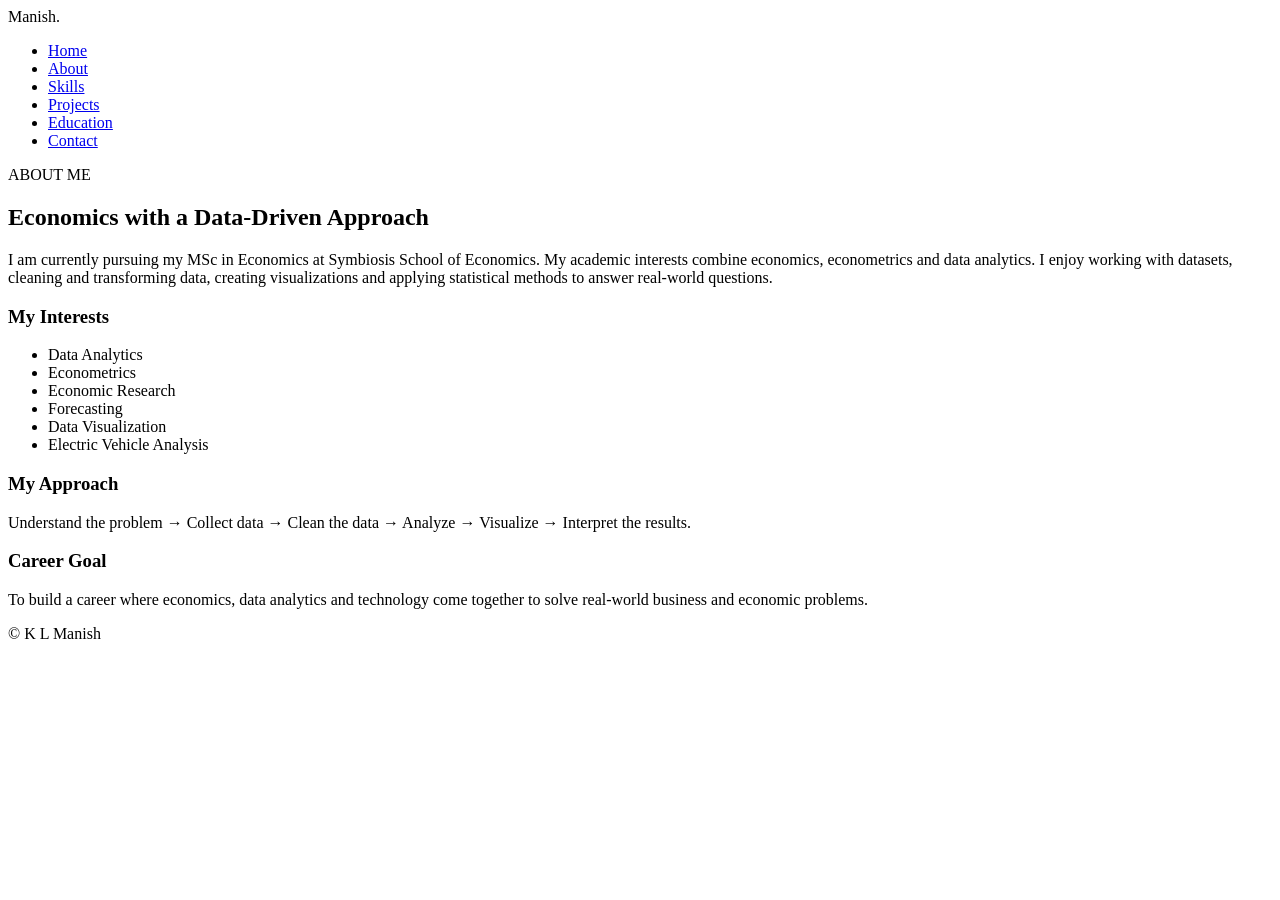
==== about.html @ 0ea90241 "Add files via upload" ====
<!DOCTYPE html>
<html lang="en">

<head>

    <meta charset="UTF-8">
    <meta name="viewport" content="width=device-width, initial-scale=1.0">

    <title>About | K L Manish</title>

    <link rel="stylesheet" href="css/style.css">

</head>

<body>

<header>

<nav class="navbar">

    <div class="logo">
        Manish<span>.</span>
    </div>

    <ul class="nav-links">

        <li><a href="index.html">Home</a></li>
        <li><a href="about.html">About</a></li>
        <li><a href="skills.html">Skills</a></li>
        <li><a href="projects.html">Projects</a></li>
        <li><a href="education.html">Education</a></li>
        <li><a href="contact.html">Contact</a></li>

    </ul>

</nav>

</header>


<section class="page-section">

<div class="container">

<p class="small-title">
ABOUT ME
</p>

<h1>
Economics with a <span>Data-Driven Approach</span>
</h1>

<p class="description">

I am currently pursuing my MSc in Economics at
Symbiosis School of Economics.

My academic interests combine economics, econometrics
and data analytics.

I enjoy working with datasets, cleaning and transforming
data, creating visualizations and applying statistical
methods to answer real-world questions.

</p>


<div class="cards">

<div class="card">

<h3>My Interests</h3>

<ul class="list">

<li>Data Analytics</li>
<li>Econometrics</li>
<li>Economic Research</li>
<li>Forecasting</li>
<li>Data Visualization</li>
<li>Electric Vehicle Analysis</li>

</ul>

</div>


<div class="card">

<h3>My Approach</h3>

<p>

Understand the problem → Collect data →
Clean the data → Analyze → Visualize →
Interpret the results.

</p>

</div>


<div class="card">

<h3>Career Goal</h3>

<p>

To build a career where economics, data analytics
and technology come together to solve real-world
business and economic problems.

</p>

</div>

</div>

</div>

</section>


<footer>

<p>
© <span id="year"></span> K L Manish
</p>

</footer>

<script src="js/script.js"></script>

</body>
</html>
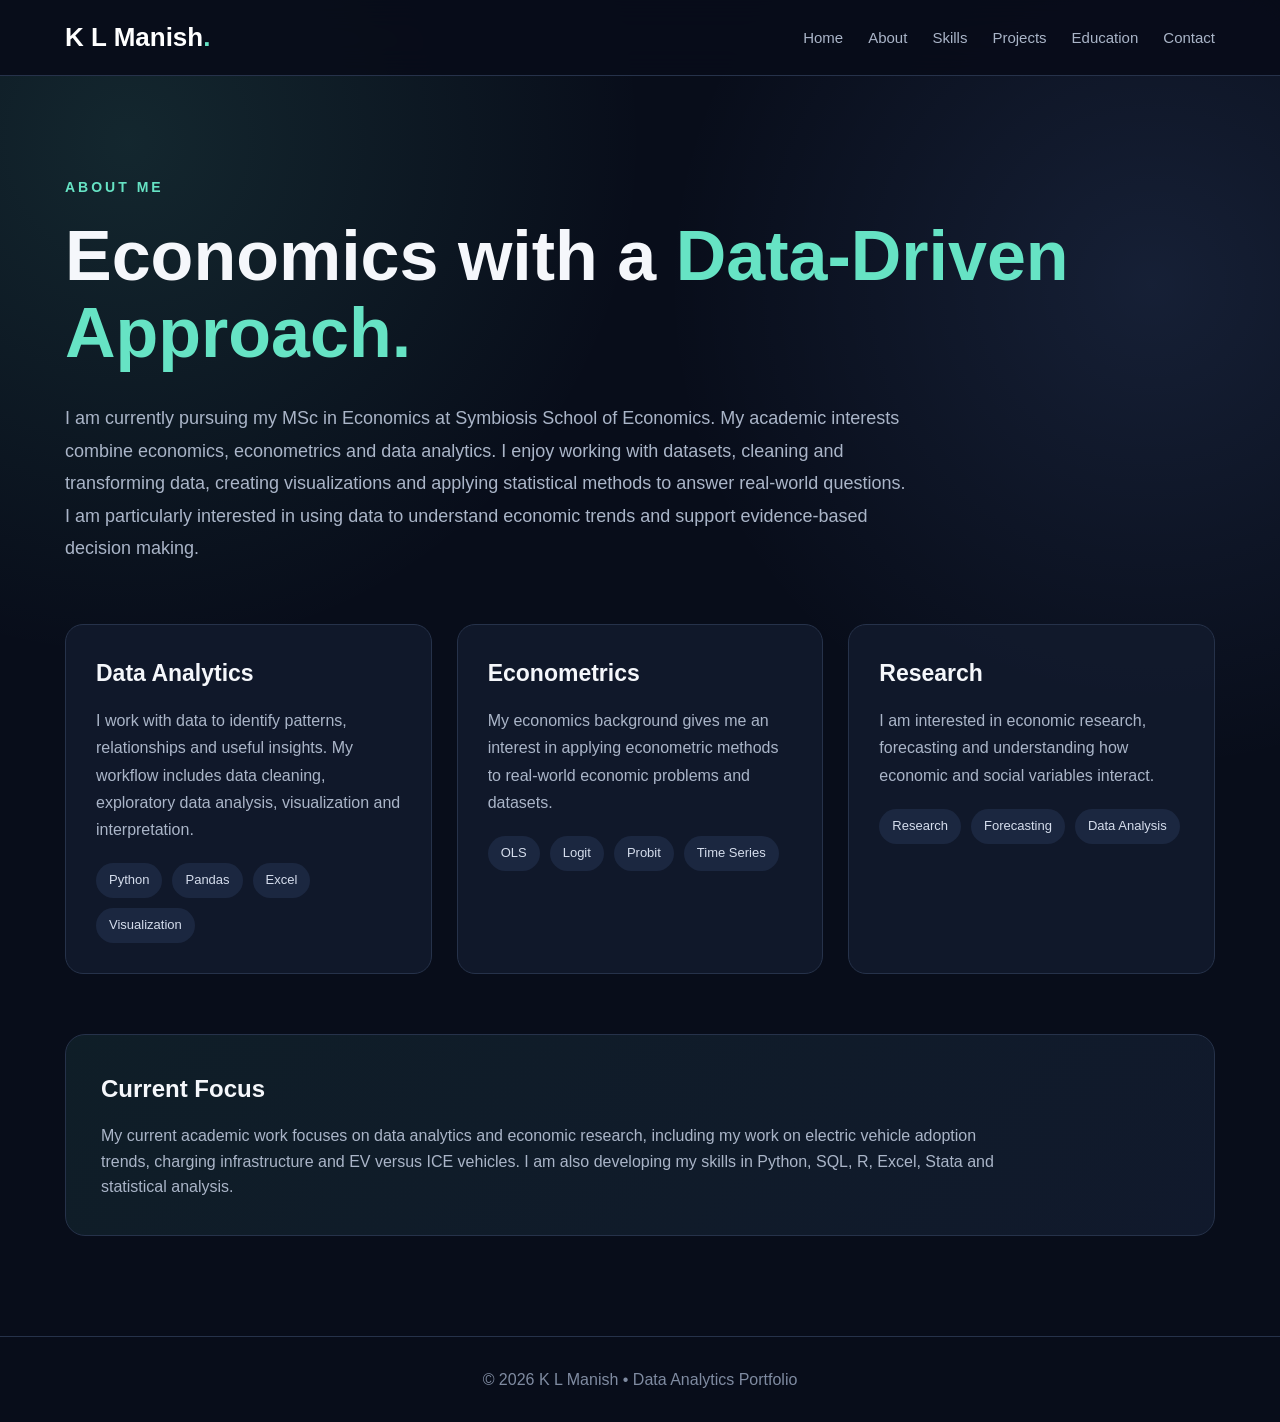
==== commit 908cccd0: "Update about.html" ====
--- a/about.html
+++ b/about.html
@@ -3,133 +3,617 @@
 
 <head>
 
-    <meta charset="UTF-8">
-    <meta name="viewport" content="width=device-width, initial-scale=1.0">
-
-    <title>About | K L Manish</title>
-
-    <link rel="stylesheet" href="css/style.css">
+<meta charset="UTF-8">
+
+<meta name="viewport"
+content="width=device-width, initial-scale=1.0">
+
+<title>About | K L Manish</title>
+
+
+<style>
+
+/* =========================
+   BASIC SETTINGS
+========================= */
+
+* {
+    margin: 0;
+    padding: 0;
+    box-sizing: border-box;
+}
+
+html {
+    scroll-behavior: smooth;
+}
+
+body {
+
+    font-family: Arial, Helvetica, sans-serif;
+
+    background:
+        radial-gradient(
+            circle at 10% 10%,
+            rgba(102, 227, 196, 0.12),
+            transparent 30%
+        ),
+        radial-gradient(
+            circle at 90% 20%,
+            rgba(122, 167, 255, 0.12),
+            transparent 30%
+        ),
+        #080d1a;
+
+    color: #f5f7fb;
+
+    line-height: 1.6;
+}
+
+
+/* =========================
+   NAVBAR
+========================= */
+
+header {
+
+    position: sticky;
+
+    top: 0;
+
+    z-index: 1000;
+
+    background: rgba(8, 13, 26, 0.92);
+
+    backdrop-filter: blur(15px);
+
+    border-bottom: 1px solid #26324a;
+}
+
+
+.navbar {
+
+    width: 90%;
+
+    max-width: 1150px;
+
+    height: 75px;
+
+    margin: auto;
+
+    display: flex;
+
+    align-items: center;
+
+    justify-content: space-between;
+}
+
+
+.logo {
+
+    font-size: 26px;
+
+    font-weight: 800;
+
+    color: white;
+}
+
+
+.logo span {
+
+    color: #66e3c4;
+}
+
+
+.nav-links {
+
+    display: flex;
+
+    gap: 25px;
+
+    list-style: none;
+}
+
+
+.nav-links a {
+
+    color: #aab5c8;
+
+    text-decoration: none;
+
+    font-size: 15px;
+
+    transition: 0.3s;
+}
+
+
+.nav-links a:hover {
+
+    color: #66e3c4;
+}
+
+
+/* =========================
+   PAGE
+========================= */
+
+.container {
+
+    width: 90%;
+
+    max-width: 1150px;
+
+    margin: auto;
+}
+
+
+.page {
+
+    padding: 100px 0;
+}
+
+
+.small-title {
+
+    color: #66e3c4;
+
+    font-size: 14px;
+
+    font-weight: bold;
+
+    letter-spacing: 3px;
+
+    margin-bottom: 20px;
+}
+
+
+h1 {
+
+    font-size: clamp(45px, 6vw, 70px);
+
+    line-height: 1.1;
+
+    margin-bottom: 30px;
+}
+
+
+h1 span {
+
+    color: #66e3c4;
+}
+
+
+.intro {
+
+    max-width: 850px;
+
+    color: #aab5c8;
+
+    font-size: 18px;
+
+    line-height: 1.8;
+
+    margin-bottom: 60px;
+}
+
+
+/* =========================
+   CARDS
+========================= */
+
+.cards {
+
+    display: grid;
+
+    grid-template-columns:
+        repeat(3, 1fr);
+
+    gap: 25px;
+}
+
+
+.card {
+
+    background:
+        rgba(18, 26, 45, 0.85);
+
+    border: 1px solid #26324a;
+
+    border-radius: 18px;
+
+    padding: 30px;
+
+    transition: 0.3s;
+}
+
+
+.card:hover {
+
+    transform: translateY(-7px);
+
+    border-color: #66e3c4;
+
+    box-shadow:
+        0 15px 40px
+        rgba(0,0,0,0.25);
+}
+
+
+.card h2 {
+
+    font-size: 23px;
+
+    margin-bottom: 15px;
+}
+
+
+.card p {
+
+    color: #aab5c8;
+
+    line-height: 1.7;
+}
+
+
+/* =========================
+   TAGS
+========================= */
+
+.tags {
+
+    display: flex;
+
+    flex-wrap: wrap;
+
+    gap: 10px;
+
+    margin-top: 20px;
+}
+
+
+.tags span {
+
+    padding: 7px 13px;
+
+    border-radius: 20px;
+
+    background: #1b2740;
+
+    color: #d5ddec;
+
+    font-size: 13px;
+}
+
+
+/* =========================
+   HIGHLIGHT
+========================= */
+
+.highlight {
+
+    margin-top: 60px;
+
+    padding: 35px;
+
+    border-radius: 20px;
+
+    border: 1px solid #26324a;
+
+    background:
+        linear-gradient(
+            135deg,
+            rgba(102,227,196,0.08),
+            rgba(122,167,255,0.08)
+        );
+}
+
+
+.highlight h2 {
+
+    margin-bottom: 15px;
+}
+
+
+.highlight p {
+
+    color: #aab5c8;
+
+    max-width: 900px;
+}
+
+
+/* =========================
+   FOOTER
+========================= */
+
+footer {
+
+    border-top: 1px solid #26324a;
+
+    padding: 30px;
+
+    text-align: center;
+
+    color: #7f8ba1;
+}
+
+
+/* =========================
+   MOBILE
+========================= */
+
+@media(max-width: 800px) {
+
+    .nav-links {
+
+        display: none;
+    }
+
+    .cards {
+
+        grid-template-columns: 1fr;
+    }
+
+    .page {
+
+        padding: 70px 0;
+    }
+
+    h1 {
+
+        font-size: 45px;
+    }
+
+}
+
+</style>
 
 </head>
 
+
 <body>
 
+
+<!-- =========================
+     NAVIGATION
+========================= -->
+
 <header>
 
 <nav class="navbar">
 
-    <div class="logo">
-        Manish<span>.</span>
-    </div>
-
-    <ul class="nav-links">
-
-        <li><a href="index.html">Home</a></li>
-        <li><a href="about.html">About</a></li>
-        <li><a href="skills.html">Skills</a></li>
-        <li><a href="projects.html">Projects</a></li>
-        <li><a href="education.html">Education</a></li>
-        <li><a href="contact.html">Contact</a></li>
-
-    </ul>
+
+<div class="logo">
+
+K L Manish<span>.</span>
+
+</div>
+
+
+<ul class="nav-links">
+
+<li>
+<a href="index.html">Home</a>
+</li>
+
+<li>
+<a href="about.html">About</a>
+</li>
+
+<li>
+<a href="skills.html">Skills</a>
+</li>
+
+<li>
+<a href="projects.html">Projects</a>
+</li>
+
+<li>
+<a href="education.html">Education</a>
+</li>
+
+<li>
+<a href="contact.html">Contact</a>
+</li>
+
+</ul>
 
 </nav>
 
 </header>
 
 
-<section class="page-section">
+
+<!-- =========================
+     ABOUT SECTION
+========================= -->
+
+<section class="page">
 
 <div class="container">
 
+
 <p class="small-title">
+
 ABOUT ME
+
 </p>
 
+
 <h1>
-Economics with a <span>Data-Driven Approach</span>
+
+Economics with a
+<span>Data-Driven Approach.</span>
+
 </h1>
 
-<p class="description">
+
+<p class="intro">
 
 I am currently pursuing my MSc in Economics at
 Symbiosis School of Economics.
 
-My academic interests combine economics, econometrics
-and data analytics.
-
-I enjoy working with datasets, cleaning and transforming
-data, creating visualizations and applying statistical
-methods to answer real-world questions.
+My academic interests combine economics,
+econometrics and data analytics.
+
+I enjoy working with datasets, cleaning and
+transforming data, creating visualizations and
+applying statistical methods to answer
+real-world questions.
+
+I am particularly interested in using data
+to understand economic trends and support
+evidence-based decision making.
 
 </p>
 
 
+
+<!-- CARDS -->
+
 <div class="cards">
 
+
 <div class="card">
 
-<h3>My Interests</h3>
-
-<ul class="list">
-
-<li>Data Analytics</li>
-<li>Econometrics</li>
-<li>Economic Research</li>
-<li>Forecasting</li>
-<li>Data Visualization</li>
-<li>Electric Vehicle Analysis</li>
-
-</ul>
-
-</div>
+<h2>
+
+Data Analytics
+
+</h2>
+
+<p>
+
+I work with data to identify patterns,
+relationships and useful insights.
+
+My workflow includes data cleaning,
+exploratory data analysis, visualization
+and interpretation.
+
+</p>
+
+
+<div class="tags">
+
+<span>Python</span>
+
+<span>Pandas</span>
+
+<span>Excel</span>
+
+<span>Visualization</span>
+
+</div>
+
+</div>
+
 
 
 <div class="card">
 
-<h3>My Approach</h3>
+<h2>
+
+Econometrics
+
+</h2>
 
 <p>
 
-Understand the problem → Collect data →
-Clean the data → Analyze → Visualize →
-Interpret the results.
+My economics background gives me an interest
+in applying econometric methods to real-world
+economic problems and datasets.
 
 </p>
 
-</div>
+
+<div class="tags">
+
+<span>OLS</span>
+
+<span>Logit</span>
+
+<span>Probit</span>
+
+<span>Time Series</span>
+
+</div>
+
+</div>
+
 
 
 <div class="card">
 
-<h3>Career Goal</h3>
+<h2>
+
+Research
+
+</h2>
 
 <p>
 
-To build a career where economics, data analytics
-and technology come together to solve real-world
-business and economic problems.
+I am interested in economic research,
+forecasting and understanding how economic
+and social variables interact.
 
 </p>
 
-</div>
-
-</div>
+
+<div class="tags">
+
+<span>Research</span>
+
+<span>Forecasting</span>
+
+<span>Data Analysis</span>
+
+</div>
+
+</div>
+
+
+</div>
+
+
+
+<!-- CURRENT FOCUS -->
+
+<div class="highlight">
+
+<h2>
+
+Current Focus
+
+</h2>
+
+<p>
+
+My current academic work focuses on data analytics
+and economic research, including my work on
+electric vehicle adoption trends, charging
+infrastructure and EV versus ICE vehicles.
+
+I am also developing my skills in Python, SQL,
+R, Excel, Stata and statistical analysis.
+
+</p>
+
+</div>
+
 
 </div>
 
 </section>
 
 
+
 <footer>
 
-<p>
-© <span id="year"></span> K L Manish
-</p>
+© 2026 K L Manish • Data Analytics Portfolio
 
 </footer>
 
-<script src="js/script.js"></script>
 
 </body>
-</html>+
+</html>
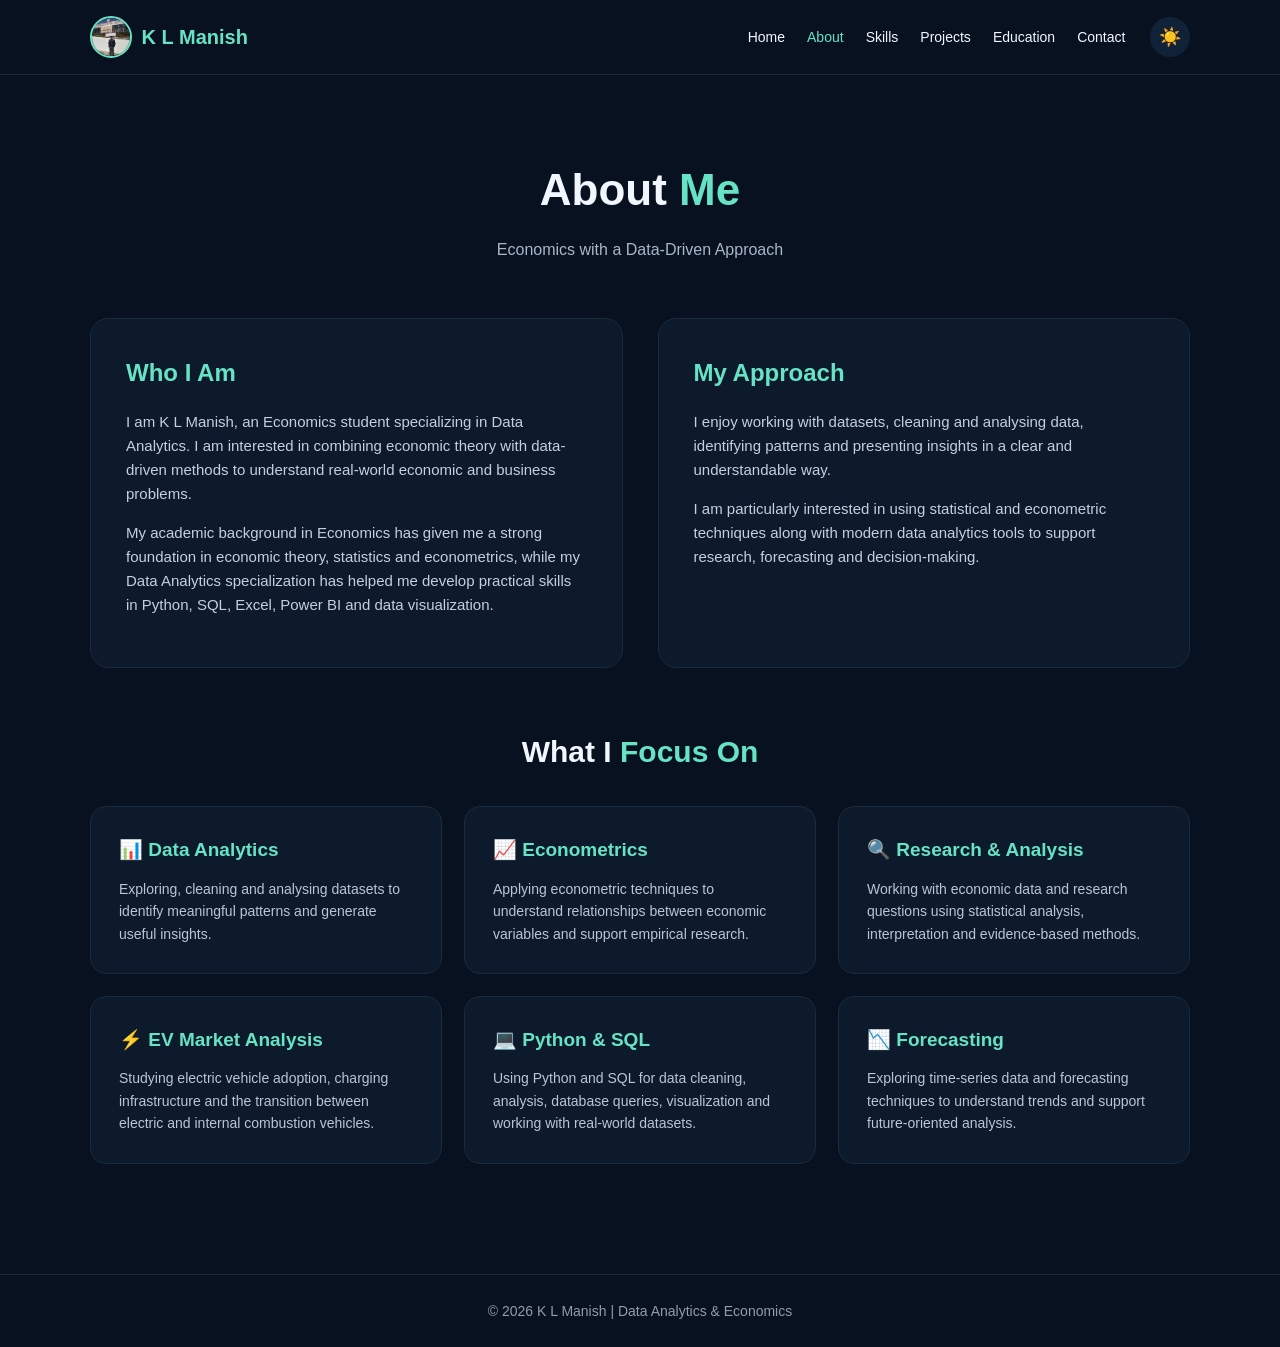
==== commit 7210e5be: "Update about.html" ====
--- a/about.html
+++ b/about.html
@@ -1,619 +1,520 @@
 <!DOCTYPE html>
 <html lang="en">
-
 <head>
-
-<meta charset="UTF-8">
-
-<meta name="viewport"
-content="width=device-width, initial-scale=1.0">
-
-<title>About | K L Manish</title>
-
-
-<style>
-
-/* =========================
-   BASIC SETTINGS
-========================= */
-
-* {
-    margin: 0;
-    padding: 0;
-    box-sizing: border-box;
-}
-
-html {
-    scroll-behavior: smooth;
-}
-
-body {
-
-    font-family: Arial, Helvetica, sans-serif;
-
-    background:
-        radial-gradient(
-            circle at 10% 10%,
-            rgba(102, 227, 196, 0.12),
-            transparent 30%
-        ),
-        radial-gradient(
-            circle at 90% 20%,
-            rgba(122, 167, 255, 0.12),
-            transparent 30%
-        ),
-        #080d1a;
-
-    color: #f5f7fb;
-
-    line-height: 1.6;
-}
-
-
-/* =========================
-   NAVBAR
-========================= */
-
-header {
-
-    position: sticky;
-
-    top: 0;
-
-    z-index: 1000;
-
-    background: rgba(8, 13, 26, 0.92);
-
-    backdrop-filter: blur(15px);
-
-    border-bottom: 1px solid #26324a;
-}
-
-
-.navbar {
-
-    width: 90%;
-
-    max-width: 1150px;
-
-    height: 75px;
-
-    margin: auto;
-
-    display: flex;
-
-    align-items: center;
-
-    justify-content: space-between;
-}
-
-
-.logo {
-
-    font-size: 26px;
-
-    font-weight: 800;
-
-    color: white;
-}
-
-
-.logo span {
-
-    color: #66e3c4;
-}
-
-
-.nav-links {
-
-    display: flex;
-
-    gap: 25px;
-
-    list-style: none;
-}
-
-
-.nav-links a {
-
-    color: #aab5c8;
-
-    text-decoration: none;
-
-    font-size: 15px;
-
-    transition: 0.3s;
-}
-
-
-.nav-links a:hover {
-
-    color: #66e3c4;
-}
-
-
-/* =========================
-   PAGE
-========================= */
-
-.container {
-
-    width: 90%;
-
-    max-width: 1150px;
-
-    margin: auto;
-}
-
-
-.page {
-
-    padding: 100px 0;
-}
-
-
-.small-title {
-
-    color: #66e3c4;
-
-    font-size: 14px;
-
-    font-weight: bold;
-
-    letter-spacing: 3px;
-
-    margin-bottom: 20px;
-}
-
-
-h1 {
-
-    font-size: clamp(45px, 6vw, 70px);
-
-    line-height: 1.1;
-
-    margin-bottom: 30px;
-}
-
-
-h1 span {
-
-    color: #66e3c4;
-}
-
-
-.intro {
-
-    max-width: 850px;
-
-    color: #aab5c8;
-
-    font-size: 18px;
-
-    line-height: 1.8;
-
-    margin-bottom: 60px;
-}
-
-
-/* =========================
-   CARDS
-========================= */
-
-.cards {
-
-    display: grid;
-
-    grid-template-columns:
-        repeat(3, 1fr);
-
-    gap: 25px;
-}
-
-
-.card {
-
-    background:
-        rgba(18, 26, 45, 0.85);
-
-    border: 1px solid #26324a;
-
-    border-radius: 18px;
-
-    padding: 30px;
-
-    transition: 0.3s;
-}
-
-
-.card:hover {
-
-    transform: translateY(-7px);
-
-    border-color: #66e3c4;
-
-    box-shadow:
-        0 15px 40px
-        rgba(0,0,0,0.25);
-}
-
-
-.card h2 {
-
-    font-size: 23px;
-
-    margin-bottom: 15px;
-}
-
-
-.card p {
-
-    color: #aab5c8;
-
-    line-height: 1.7;
-}
-
-
-/* =========================
-   TAGS
-========================= */
-
-.tags {
-
-    display: flex;
-
-    flex-wrap: wrap;
-
-    gap: 10px;
-
-    margin-top: 20px;
-}
-
-
-.tags span {
-
-    padding: 7px 13px;
-
-    border-radius: 20px;
-
-    background: #1b2740;
-
-    color: #d5ddec;
-
-    font-size: 13px;
-}
-
-
-/* =========================
-   HIGHLIGHT
-========================= */
-
-.highlight {
-
-    margin-top: 60px;
-
-    padding: 35px;
-
-    border-radius: 20px;
-
-    border: 1px solid #26324a;
-
-    background:
-        linear-gradient(
-            135deg,
-            rgba(102,227,196,0.08),
-            rgba(122,167,255,0.08)
-        );
-}
-
-
-.highlight h2 {
-
-    margin-bottom: 15px;
-}
-
-
-.highlight p {
-
-    color: #aab5c8;
-
-    max-width: 900px;
-}
-
-
-/* =========================
-   FOOTER
-========================= */
-
-footer {
-
-    border-top: 1px solid #26324a;
-
-    padding: 30px;
-
-    text-align: center;
-
-    color: #7f8ba1;
-}
-
-
-/* =========================
-   MOBILE
-========================= */
-
-@media(max-width: 800px) {
+  <meta charset="UTF-8">
+  <meta name="viewport" content="width=device-width, initial-scale=1.0">
+
+  <title>About | K L Manish</title>
+
+  <style>
+    * {
+      margin: 0;
+      padding: 0;
+      box-sizing: border-box;
+      font-family: Arial, Helvetica, sans-serif;
+    }
+
+    body {
+      background: #07111f;
+      color: #f2f7ff;
+      line-height: 1.6;
+      transition: 0.3s ease;
+    }
+
+    /* NAVBAR */
+    nav {
+      width: 100%;
+      padding: 16px 7%;
+      display: flex;
+      justify-content: space-between;
+      align-items: center;
+      background: #07111f;
+      border-bottom: 1px solid #1b2a3d;
+      position: sticky;
+      top: 0;
+      z-index: 1000;
+      transition: 0.3s ease;
+    }
+
+    .logo {
+      display: flex;
+      align-items: center;
+      gap: 10px;
+      font-size: 20px;
+      font-weight: bold;
+      color: #66e3c4;
+    }
+
+    .logo img {
+      width: 42px;
+      height: 42px;
+      border-radius: 50%;
+      object-fit: cover;
+      border: 2px solid #66e3c4;
+    }
+
+    .nav-right {
+      display: flex;
+      align-items: center;
+      gap: 25px;
+    }
 
     .nav-links {
-
+      display: flex;
+      gap: 22px;
+      align-items: center;
+    }
+
+    .nav-links a {
+      text-decoration: none;
+      color: #f2f7ff;
+      font-size: 14px;
+      transition: 0.3s;
+    }
+
+    .nav-links a:hover {
+      color: #66e3c4;
+    }
+
+    .nav-links .active {
+      color: #66e3c4;
+    }
+
+    /* THEME BUTTON */
+    #themeToggle {
+      border: none;
+      background: #102238;
+      color: #ffffff;
+      width: 40px;
+      height: 40px;
+      border-radius: 50%;
+      cursor: pointer;
+      font-size: 18px;
+      transition: 0.3s;
+    }
+
+    #themeToggle:hover {
+      transform: scale(1.08);
+    }
+
+    /* MAIN */
+    .container {
+      width: 86%;
+      max-width: 1100px;
+      margin: auto;
+      padding: 80px 0;
+    }
+
+    .page-title {
+      text-align: center;
+      margin-bottom: 55px;
+    }
+
+    .page-title h1 {
+      font-size: 44px;
+      margin-bottom: 12px;
+    }
+
+    .page-title span {
+      color: #66e3c4;
+    }
+
+    .page-title p {
+      color: #a9b7c8;
+      font-size: 16px;
+    }
+
+    /* ABOUT */
+    .about-section {
+      display: grid;
+      grid-template-columns: 1fr 1fr;
+      gap: 35px;
+      margin-bottom: 60px;
+    }
+
+    .about-card {
+      background: #0c1a2b;
+      padding: 35px;
+      border-radius: 18px;
+      border: 1px solid #1b2a3d;
+      transition: 0.3s ease;
+    }
+
+    .about-card:hover {
+      transform: translateY(-5px);
+      border-color: #66e3c4;
+    }
+
+    .about-card h2 {
+      color: #66e3c4;
+      margin-bottom: 18px;
+      font-size: 24px;
+    }
+
+    .about-card p {
+      color: #c5d0dc;
+      font-size: 15px;
+      margin-bottom: 15px;
+    }
+
+    /* FOCUS */
+    .focus-section {
+      margin-top: 20px;
+    }
+
+    .focus-section h2 {
+      text-align: center;
+      font-size: 30px;
+      margin-bottom: 30px;
+    }
+
+    .focus-grid {
+      display: grid;
+      grid-template-columns: repeat(3, 1fr);
+      gap: 22px;
+    }
+
+    .focus-card {
+      background: #0c1a2b;
+      padding: 28px;
+      border-radius: 16px;
+      border: 1px solid #1b2a3d;
+      transition: 0.3s ease;
+    }
+
+    .focus-card:hover {
+      transform: translateY(-5px);
+      border-color: #66e3c4;
+    }
+
+    .focus-card h3 {
+      color: #66e3c4;
+      margin-bottom: 12px;
+      font-size: 19px;
+    }
+
+    .focus-card p {
+      color: #b9c6d5;
+      font-size: 14px;
+    }
+
+    /* FOOTER */
+    footer {
+      text-align: center;
+      padding: 25px;
+      margin-top: 30px;
+      border-top: 1px solid #1b2a3d;
+      color: #8f9dad;
+      font-size: 14px;
+    }
+
+    /* LIGHT MODE */
+    body.light-mode {
+      background: #f4f7fb;
+      color: #172033;
+    }
+
+    body.light-mode nav {
+      background: #ffffff;
+      border-bottom: 1px solid #dfe5ec;
+    }
+
+    body.light-mode .nav-links a {
+      color: #172033;
+    }
+
+    body.light-mode .nav-links a:hover,
+    body.light-mode .nav-links .active {
+      color: #159f82;
+    }
+
+    body.light-mode .logo {
+      color: #159f82;
+    }
+
+    body.light-mode .logo img {
+      border-color: #159f82;
+    }
+
+    body.light-mode #themeToggle {
+      background: #e7edf3;
+      color: #172033;
+    }
+
+    body.light-mode .page-title p {
+      color: #657083;
+    }
+
+    body.light-mode .about-card,
+    body.light-mode .focus-card {
+      background: #ffffff;
+      border-color: #dfe5ec;
+    }
+
+    body.light-mode .about-card:hover,
+    body.light-mode .focus-card:hover {
+      border-color: #159f82;
+    }
+
+    body.light-mode .about-card h2,
+    body.light-mode .focus-card h3 {
+      color: #159f82;
+    }
+
+    body.light-mode .about-card p,
+    body.light-mode .focus-card p {
+      color: #536174;
+    }
+
+    body.light-mode footer {
+      border-color: #dfe5ec;
+      color: #657083;
+    }
+
+    /* MOBILE */
+    @media (max-width: 800px) {
+
+      nav {
+        padding: 14px 5%;
+      }
+
+      .nav-right {
+        gap: 12px;
+      }
+
+      .nav-links {
+        gap: 10px;
+      }
+
+      .nav-links a {
+        font-size: 12px;
+      }
+
+      .logo span {
         display: none;
-    }
-
-    .cards {
-
+      }
+
+      .logo img {
+        width: 38px;
+        height: 38px;
+      }
+
+      .container {
+        width: 90%;
+        padding: 55px 0;
+      }
+
+      .page-title h1 {
+        font-size: 34px;
+      }
+
+      .about-section {
         grid-template-columns: 1fr;
-    }
-
-    .page {
-
-        padding: 70px 0;
-    }
-
-    h1 {
-
-        font-size: 45px;
-    }
-
-}
-
-</style>
-
+      }
+
+      .focus-grid {
+        grid-template-columns: 1fr;
+      }
+    }
+  </style>
 </head>
 
-
 <body>
 
-
-<!-- =========================
-     NAVIGATION
-========================= -->
-
-<header>
-
-<nav class="navbar">
-
-
-<div class="logo">
-
-K L Manish<span>.</span>
-
-</div>
-
-
-<ul class="nav-links">
-
-<li>
-<a href="index.html">Home</a>
-</li>
-
-<li>
-<a href="about.html">About</a>
-</li>
-
-<li>
-<a href="skills.html">Skills</a>
-</li>
-
-<li>
-<a href="projects.html">Projects</a>
-</li>
-
-<li>
-<a href="education.html">Education</a>
-</li>
-
-<li>
-<a href="contact.html">Contact</a>
-</li>
-
-</ul>
-
-</nav>
-
-</header>
-
-
-
-<!-- =========================
-     ABOUT SECTION
-========================= -->
-
-<section class="page">
-
-<div class="container">
-
-
-<p class="small-title">
-
-ABOUT ME
-
-</p>
-
-
-<h1>
-
-Economics with a
-<span>Data-Driven Approach.</span>
-
-</h1>
-
-
-<p class="intro">
-
-I am currently pursuing my MSc in Economics at
-Symbiosis School of Economics.
-
-My academic interests combine economics,
-econometrics and data analytics.
-
-I enjoy working with datasets, cleaning and
-transforming data, creating visualizations and
-applying statistical methods to answer
-real-world questions.
-
-I am particularly interested in using data
-to understand economic trends and support
-evidence-based decision making.
-
-</p>
-
-
-
-<!-- CARDS -->
-
-<div class="cards">
-
-
-<div class="card">
-
-<h2>
-
-Data Analytics
-
-</h2>
-
-<p>
-
-I work with data to identify patterns,
-relationships and useful insights.
-
-My workflow includes data cleaning,
-exploratory data analysis, visualization
-and interpretation.
-
-</p>
-
-
-<div class="tags">
-
-<span>Python</span>
-
-<span>Pandas</span>
-
-<span>Excel</span>
-
-<span>Visualization</span>
-
-</div>
-
-</div>
-
-
-
-<div class="card">
-
-<h2>
-
-Econometrics
-
-</h2>
-
-<p>
-
-My economics background gives me an interest
-in applying econometric methods to real-world
-economic problems and datasets.
-
-</p>
-
-
-<div class="tags">
-
-<span>OLS</span>
-
-<span>Logit</span>
-
-<span>Probit</span>
-
-<span>Time Series</span>
-
-</div>
-
-</div>
-
-
-
-<div class="card">
-
-<h2>
-
-Research
-
-</h2>
-
-<p>
-
-I am interested in economic research,
-forecasting and understanding how economic
-and social variables interact.
-
-</p>
-
-
-<div class="tags">
-
-<span>Research</span>
-
-<span>Forecasting</span>
-
-<span>Data Analysis</span>
-
-</div>
-
-</div>
-
-
-</div>
-
-
-
-<!-- CURRENT FOCUS -->
-
-<div class="highlight">
-
-<h2>
-
-Current Focus
-
-</h2>
-
-<p>
-
-My current academic work focuses on data analytics
-and economic research, including my work on
-electric vehicle adoption trends, charging
-infrastructure and EV versus ICE vehicles.
-
-I am also developing my skills in Python, SQL,
-R, Excel, Stata and statistical analysis.
-
-</p>
-
-</div>
-
-
-</div>
-
-</section>
-
-
-
-<footer>
-
-© 2026 K L Manish • Data Analytics Portfolio
-
-</footer>
-
+  <!-- NAVBAR -->
+  <nav>
+
+    <div class="logo">
+      <img src="assets/profile.jpg" alt="K L Manish">
+      <span>K L Manish</span>
+    </div>
+
+    <div class="nav-right">
+
+      <div class="nav-links">
+        <a href="index.html">Home</a>
+        <a href="about.html" class="active">About</a>
+        <a href="skills.html">Skills</a>
+        <a href="projects.html">Projects</a>
+        <a href="education.html">Education</a>
+        <a href="contact.html">Contact</a>
+      </div>
+
+      <button id="themeToggle" onclick="toggleTheme()">☀️</button>
+
+    </div>
+
+  </nav>
+
+
+  <!-- MAIN CONTENT -->
+  <main class="container">
+
+    <div class="page-title">
+      <h1>About <span>Me</span></h1>
+      <p>Economics with a Data-Driven Approach</p>
+    </div>
+
+
+    <!-- ABOUT CARDS -->
+    <section class="about-section">
+
+      <div class="about-card">
+        <h2>Who I Am</h2>
+
+        <p>
+          I am K L Manish, an Economics student specializing in Data Analytics.
+          I am interested in combining economic theory with data-driven methods
+          to understand real-world economic and business problems.
+        </p>
+
+        <p>
+          My academic background in Economics has given me a strong foundation
+          in economic theory, statistics and econometrics, while my Data Analytics
+          specialization has helped me develop practical skills in Python, SQL,
+          Excel, Power BI and data visualization.
+        </p>
+
+      </div>
+
+
+      <div class="about-card">
+        <h2>My Approach</h2>
+
+        <p>
+          I enjoy working with datasets, cleaning and analysing data, identifying
+          patterns and presenting insights in a clear and understandable way.
+        </p>
+
+        <p>
+          I am particularly interested in using statistical and econometric
+          techniques along with modern data analytics tools to support
+          research, forecasting and decision-making.
+        </p>
+
+      </div>
+
+    </section>
+
+
+    <!-- FOCUS -->
+    <section class="focus-section">
+
+      <h2>What I <span style="color:#66e3c4;">Focus On</span></h2>
+
+      <div class="focus-grid">
+
+        <div class="focus-card">
+          <h3>📊 Data Analytics</h3>
+          <p>
+            Exploring, cleaning and analysing datasets to identify meaningful
+            patterns and generate useful insights.
+          </p>
+        </div>
+
+
+        <div class="focus-card">
+          <h3>📈 Econometrics</h3>
+          <p>
+            Applying econometric techniques to understand relationships between
+            economic variables and support empirical research.
+          </p>
+        </div>
+
+
+        <div class="focus-card">
+          <h3>🔍 Research & Analysis</h3>
+          <p>
+            Working with economic data and research questions using statistical
+            analysis, interpretation and evidence-based methods.
+          </p>
+        </div>
+
+
+        <div class="focus-card">
+          <h3>⚡ EV Market Analysis</h3>
+          <p>
+            Studying electric vehicle adoption, charging infrastructure and
+            the transition between electric and internal combustion vehicles.
+          </p>
+        </div>
+
+
+        <div class="focus-card">
+          <h3>💻 Python & SQL</h3>
+          <p>
+            Using Python and SQL for data cleaning, analysis, database queries,
+            visualization and working with real-world datasets.
+          </p>
+        </div>
+
+
+        <div class="focus-card">
+          <h3>📉 Forecasting</h3>
+          <p>
+            Exploring time-series data and forecasting techniques to understand
+            trends and support future-oriented analysis.
+          </p>
+        </div>
+
+      </div>
+
+    </section>
+
+  </main>
+
+
+  <!-- FOOTER -->
+  <footer>
+    © 2026 K L Manish | Data Analytics & Economics
+  </footer>
+
+
+  <!-- THEME SCRIPT -->
+  <script>
+
+    const themeToggle = document.getElementById("themeToggle");
+
+    function applyTheme(theme) {
+
+      if (theme === "light") {
+
+        document.body.classList.add("light-mode");
+
+        themeToggle.textContent = "🌙";
+
+      } else {
+
+        document.body.classList.remove("light-mode");
+
+        themeToggle.textContent = "☀️";
+
+      }
+
+    }
+
+
+    function toggleTheme() {
+
+      const currentTheme =
+        localStorage.getItem("theme") || "dark";
+
+      const newTheme =
+        currentTheme === "dark" ? "light" : "dark";
+
+      localStorage.setItem("theme", newTheme);
+
+      applyTheme(newTheme);
+
+    }
+
+
+    const savedTheme =
+      localStorage.getItem("theme") || "dark";
+
+    applyTheme(savedTheme);
+
+  </script>
 
 </body>
-
 </html>
